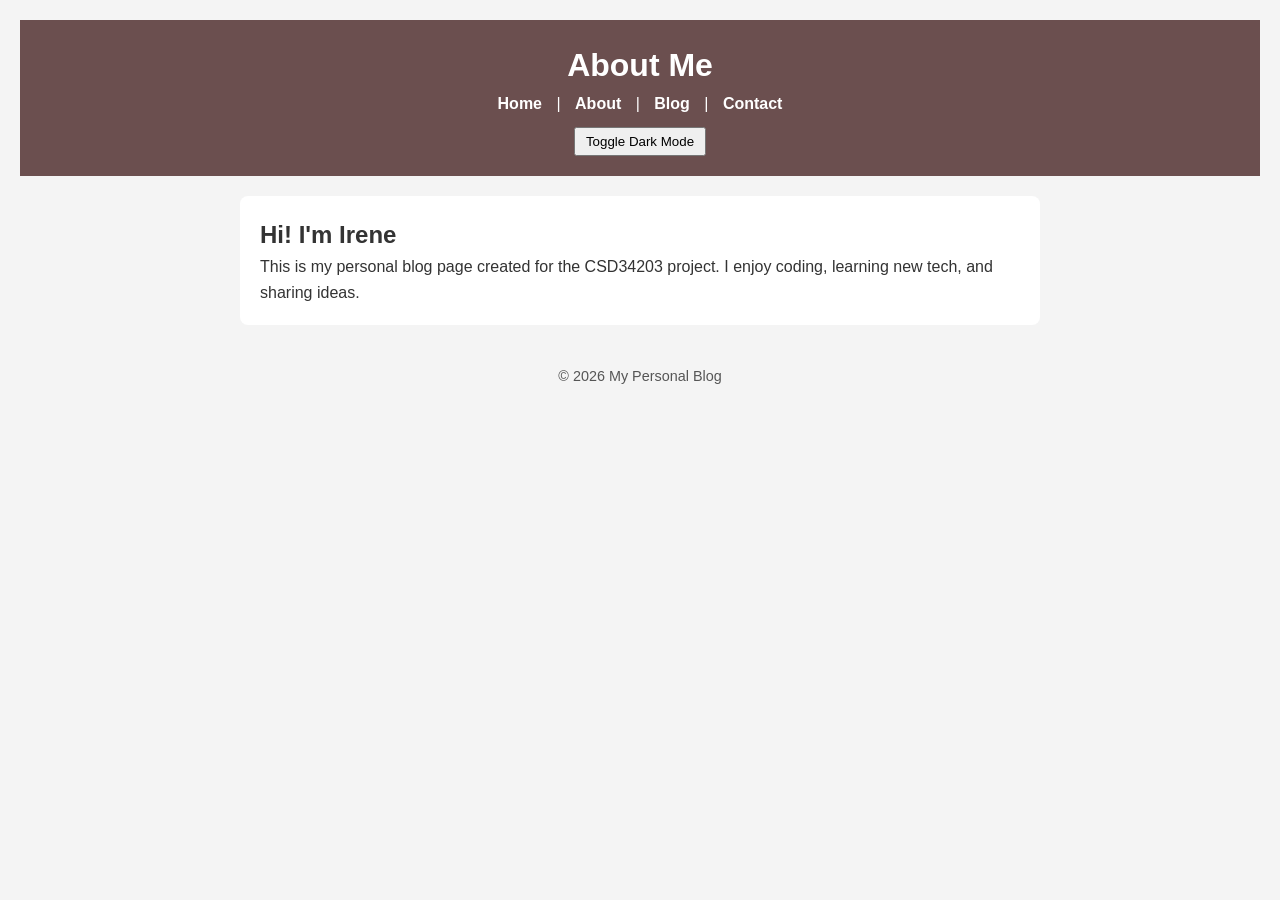
==== about.html @ 548cdcf7 "Full personal blog project with HTML, CSS, JS and README" ====
<!DOCTYPE html>
<html lang="en">
<head>
    <meta charset="UTF-8">
    <title>About Me</title>
    <link rel="stylesheet" href="css/style.css">
</head>
<body>
    <header>
        <h1>About Me</h1>
        <nav>
            <a href="index.html">Home</a> |
            <a href="about.html">About</a> |
            <a href="blog.html">Blog</a> |
            <a href="contact.html">Contact</a>
        </nav>
        <button id="darkModeBtn">Toggle Dark Mode</button>
    </header>

    <main>
        <h2>Hi! I'm Irene</h2>
        <p>This is my personal blog page created for the CSD34203 project. I enjoy coding, learning new tech, and sharing ideas.</p>
    </main>

    <footer>
        &copy; 2026 My Personal Blog
    </footer>

    <script src="js/script.js"></script>
</body>
</html>
---- css/style.css ----
/* Reset */
* {
    margin: 0;
    padding: 0;
    box-sizing: border-box;
    font-family: Arial, sans-serif;
}

body {
    background-color: #f4f4f4;
    color: #333;
    line-height: 1.6;
    padding: 20px;
}

header {
    background-color: #6b4f4f;
    color: white;
    text-align: center;
    padding: 20px 0;
    margin-bottom: 20px;
}

nav a {
    color: white;
    text-decoration: none;
    margin: 0 10px;
    font-weight: bold;
}

nav a:hover {
    text-decoration: underline;
}

button {
    margin-top: 10px;
    padding: 5px 10px;
    cursor: pointer;
}

main {
    background-color: white;
    padding: 20px;
    border-radius: 8px;
    max-width: 800px;
    margin: auto;
}

article {
    margin-bottom: 20px;
}

article h2 {
    color: #6b4f4f;
}

footer {
    text-align: center;
    margin-top: 30px;
    padding: 10px;
    font-size: 0.9em;
    color: #555;
}

/* Dark Mode */
body.dark-mode {
    background-color: #222;
    color: #eee;
}

body.dark-mode header {
    background-color: #444;
}

body.dark-mode main {
    background-color: #333;
}

body.dark-mode article h2 {
    color: #ffcc99;
}

/* Responsive */
@media(max-width: 600px) {
    nav a {
        display: block;
        margin: 5px 0;
    }
}
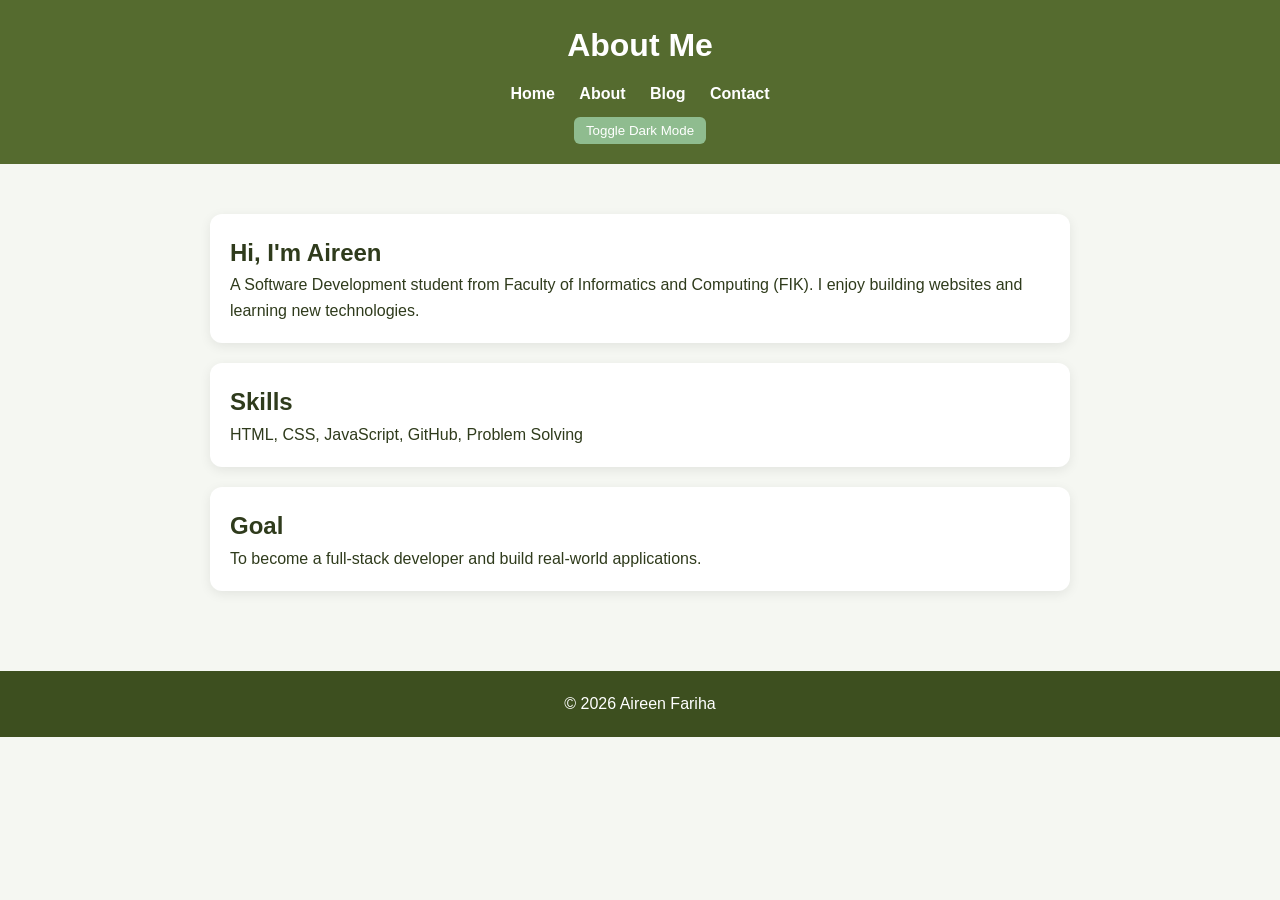
==== commit 3369760b: "Updated logo name" ====
--- a/about.html
+++ b/about.html
@@ -2,30 +2,53 @@
 <html lang="en">
 <head>
     <meta charset="UTF-8">
-    <title>About Me</title>
+    <title>About</title>
     <link rel="stylesheet" href="css/style.css">
 </head>
 <body>
-    <header>
-        <h1>About Me</h1>
-        <nav>
-            <a href="index.html">Home</a> |
-            <a href="about.html">About</a> |
-            <a href="blog.html">Blog</a> |
-            <a href="contact.html">Contact</a>
-        </nav>
-        <button id="darkModeBtn">Toggle Dark Mode</button>
-    </header>
 
-    <main>
-        <h2>Hi! I'm Irene</h2>
-        <p>This is my personal blog page created for the CSD34203 project. I enjoy coding, learning new tech, and sharing ideas.</p>
-    </main>
+<header>
+    <h1>About Me</h1>
+    <nav>
+        <a href="index.html">Home</a>
+        <a href="about.html">About</a>
+        <a href="blog.html">Blog</a>
+        <a href="contact.html">Contact</a>
+    </nav>
+    <button id="darkModeBtn">Toggle Dark Mode</button>
+</header>
 
-    <footer>
-        &copy; 2026 My Personal Blog
-    </footer>
+<main>
 
-    <script src="js/script.js"></script>
+<div class="card">
+    <h2>Hi, I'm Aireen</h2>
+    <p>
+        A Software Development student from Faculty of Informatics and Computing (FIK).
+        I enjoy building websites and learning new technologies.
+    </p>
+</div>
+
+<div class="card">
+    <h2>Skills</h2>
+    <p>HTML, CSS, JavaScript, GitHub, Problem Solving</p>
+</div>
+
+<div class="card">
+    <h2>Goal</h2>
+    <p>To become a full-stack developer and build real-world applications.</p>
+</div>
+
+</main>
+
+<footer>
+    © 2026 Aireen Fariha
+</footer>
+
+<script>
+document.getElementById("darkModeBtn").onclick = () => {
+    document.body.classList.toggle("dark-mode");
+};
+</script>
+
 </body>
 </html>
--- a/css/style.css
+++ b/css/style.css
@@ -1,4 +1,4 @@
-/* Reset */
+/* ===== RESET ===== */
 * {
     margin: 0;
     padding: 0;
@@ -6,84 +6,168 @@
     font-family: Arial, sans-serif;
 }
 
-body {
-    background-color: #f4f4f4;
-    color: #333;
-    line-height: 1.6;
-    padding: 20px;
+/* ===== THEME ===== */
+:root {
+    --green: #556B2F;
+    --green-dark: #3d4f1f;
+    --light: #f5f7f2;
+    --white: #ffffff;
 }
 
+/* ===== BODY ===== */
+body {
+    background: var(--light);
+    color: #2f3b1c;
+    line-height: 1.6;
+}
+
+/* ===== HEADER ===== */
 header {
-    background-color: #6b4f4f;
+    background: var(--green);
     color: white;
+    padding: 20px;
     text-align: center;
-    padding: 20px 0;
-    margin-bottom: 20px;
+}
+
+header h1 {
+    font-size: 2rem;
+    margin-bottom: 10px;
+    white-space: normal;
+    overflow: visible;
+    word-break: normal;
+}
+
+nav {
+    margin-top: 10px;
 }
 
 nav a {
     color: white;
+    margin: 0 10px;
     text-decoration: none;
-    margin: 0 10px;
     font-weight: bold;
 }
 
 nav a:hover {
-    text-decoration: underline;
+    color: #cddbb1;
 }
 
+/* ===== BUTTON ===== */
 button {
     margin-top: 10px;
-    padding: 5px 10px;
+    padding: 6px 12px;
+    border: none;
+    border-radius: 6px;
     cursor: pointer;
+    background: #8FBC8F;
+    color: white;
 }
 
+/* ===== MAIN ===== */
 main {
-    background-color: white;
+    max-width: 900px;
+    margin: 30px auto;
     padding: 20px;
-    border-radius: 8px;
-    max-width: 800px;
-    margin: auto;
 }
 
-article {
-    margin-bottom: 20px;
+/* ===== HERO ===== */
+.hero {
+    text-align: center;
+    padding: 60px 20px;
+    background: var(--green);
+    color: white;
 }
 
-article h2 {
-    color: #6b4f4f;
+.hero img {
+    width: 140px;
+    height: 140px;
+    border-radius: 50%;
+    object-fit: cover;
+    border: 4px solid white;
+    margin-bottom: 15px;
 }
 
+/* ===== CARD ===== */
+.card {
+    background: white;
+    padding: 20px;
+    margin-bottom: 20px;
+    border-radius: 12px;
+    box-shadow: 0 3px 12px rgba(0,0,0,0.08);
+}
+
+/* ===== BLOG ARTICLE ===== */
+article {
+    padding: 15px;
+    margin-top: 15px;
+    border-left: 4px solid var(--green);
+    background: #f7f9f3;
+    border-radius: 8px;
+}
+
+/* ===== FOOTER ===== */
 footer {
     text-align: center;
-    margin-top: 30px;
-    padding: 10px;
-    font-size: 0.9em;
-    color: #555;
+    padding: 20px;
+    background: var(--green-dark);
+    color: white;
+    margin-top: 40px;
 }
 
-/* Dark Mode */
+/* ===== DARK MODE ===== */
 body.dark-mode {
-    background-color: #222;
-    color: #eee;
+    background: #1b1f14;
+    color: #e6eed7;
+}
+
+body.dark-mode .card,
+body.dark-mode article {
+    background: #2a321d;
+    color: white;
 }
 
 body.dark-mode header {
-    background-color: #444;
+    background: #2f3b1c;
 }
 
-body.dark-mode main {
-    background-color: #333;
-}
+/* ===== MOBILE RESPONSIVE ===== */
 
-body.dark-mode article h2 {
-    color: #ffcc99;
-}
+@media screen and (max-width: 768px) {
 
-/* Responsive */
-@media(max-width: 600px) {
+    header {
+        padding: 15px;
+    }
+
+    header h1 {
+        font-size: 1.6rem;
+        line-height: 1.3;
+    }
+
+    nav {
+        display: flex;
+        flex-wrap: wrap;
+        justify-content: center;
+        gap: 10px;
+    }
+
     nav a {
-        display: block;
-        margin: 5px 0;
+        margin: 5px;
+    }
+
+    main {
+        padding: 15px;
+    }
+
+    .hero {
+        padding: 40px 15px;
+    }
+
+    .hero img {
+        width: 120px;
+        height: 120px;
+    }
+
+    .card {
+        padding: 15px;
     }
 }
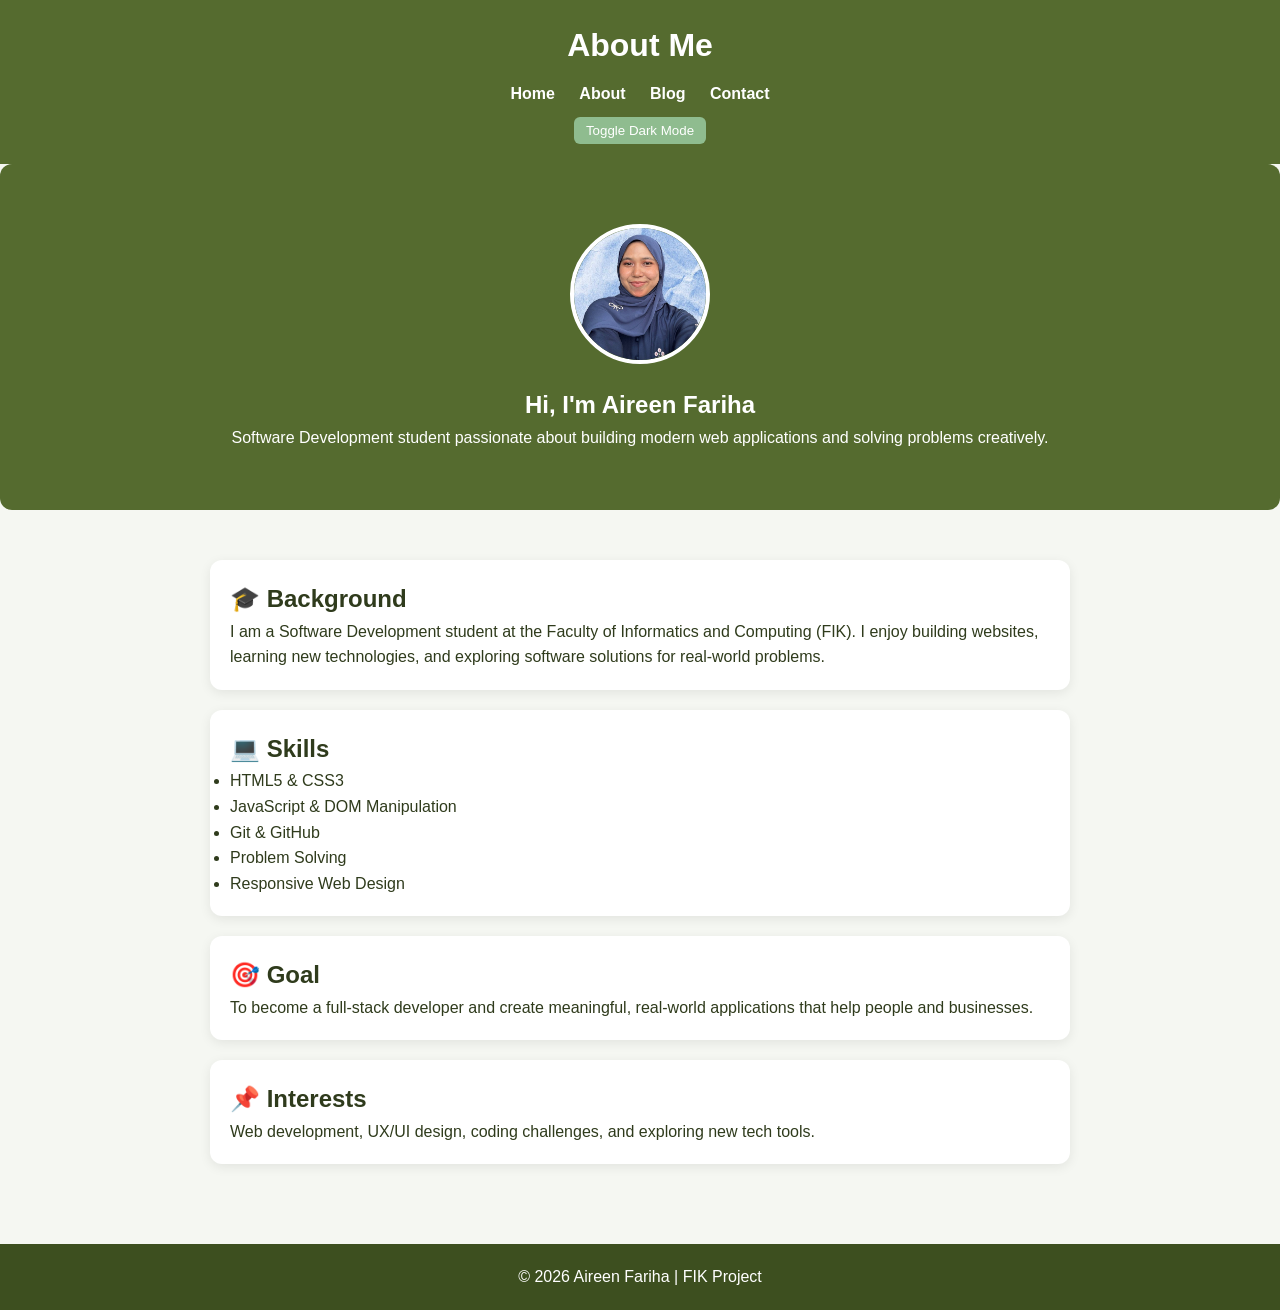
==== commit 503a8380: "Update pages and navigation links" ====
--- a/about.html
+++ b/about.html
@@ -2,7 +2,7 @@
 <html lang="en">
 <head>
     <meta charset="UTF-8">
-    <title>About</title>
+    <title>About | Portfolio</title>
     <link rel="stylesheet" href="css/style.css">
 </head>
 <body>
@@ -18,30 +18,47 @@
     <button id="darkModeBtn">Toggle Dark Mode</button>
 </header>
 
+<section class="hero">
+    <img src="images/profile.jpg" alt="profile">
+    <h2>Hi, I'm Aireen Fariha</h2>
+    <p>Software Development student passionate about building modern web applications and solving problems creatively.</p>
+</section>
+
 <main>
 
 <div class="card">
-    <h2>Hi, I'm Aireen</h2>
+    <h2>🎓 Background</h2>
     <p>
-        A Software Development student from Faculty of Informatics and Computing (FIK).
-        I enjoy building websites and learning new technologies.
+        I am a Software Development student at the Faculty of Informatics and Computing (FIK). 
+        I enjoy building websites, learning new technologies, and exploring software solutions for real-world problems.
     </p>
 </div>
 
 <div class="card">
-    <h2>Skills</h2>
-    <p>HTML, CSS, JavaScript, GitHub, Problem Solving</p>
+    <h2>💻 Skills</h2>
+    <ul>
+        <li>HTML5 & CSS3</li>
+        <li>JavaScript & DOM Manipulation</li>
+        <li>Git & GitHub</li>
+        <li>Problem Solving</li>
+        <li>Responsive Web Design</li>
+    </ul>
 </div>
 
 <div class="card">
-    <h2>Goal</h2>
-    <p>To become a full-stack developer and build real-world applications.</p>
+    <h2>🎯 Goal</h2>
+    <p>To become a full-stack developer and create meaningful, real-world applications that help people and businesses.</p>
+</div>
+
+<div class="card">
+    <h2>📌 Interests</h2>
+    <p>Web development, UX/UI design, coding challenges, and exploring new tech tools.</p>
 </div>
 
 </main>
 
 <footer>
-    © 2026 Aireen Fariha
+    © 2026 Aireen Fariha | FIK Project
 </footer>
 
 <script>
--- a/css/style.css
+++ b/css/style.css
@@ -46,6 +46,7 @@
     margin: 0 10px;
     text-decoration: none;
     font-weight: bold;
+    transition: 0.3s;
 }
 
 nav a:hover {
@@ -61,6 +62,11 @@
     cursor: pointer;
     background: #8FBC8F;
     color: white;
+    transition: 0.3s;
+}
+
+button:hover {
+    background: #7aa66e;
 }
 
 /* ===== MAIN ===== */
@@ -76,6 +82,8 @@
     padding: 60px 20px;
     background: var(--green);
     color: white;
+    border-radius: 12px;
+    margin-bottom: 30px;
 }
 
 .hero img {
@@ -94,15 +102,37 @@
     margin-bottom: 20px;
     border-radius: 12px;
     box-shadow: 0 3px 12px rgba(0,0,0,0.08);
+    transition: 0.3s;
+}
+
+.card:hover {
+    transform: translateY(-3px);
+    box-shadow: 0 6px 18px rgba(0,0,0,0.15);
 }
 
 /* ===== BLOG ARTICLE ===== */
-article {
-    padding: 15px;
-    margin-top: 15px;
+article.blog-card {
+    padding: 20px;
+    margin-bottom: 20px;
     border-left: 4px solid var(--green);
     background: #f7f9f3;
-    border-radius: 8px;
+    border-radius: 12px;
+    transition: 0.3s;
+}
+
+article.blog-card:hover {
+    background: #e2ebd8;
+    transform: translateY(-2px);
+}
+
+article.blog-card h3 {
+    margin-bottom: 8px;
+}
+
+article.blog-card .date {
+    font-size: 0.9rem;
+    color: #556B2F;
+    margin-bottom: 10px;
 }
 
 /* ===== FOOTER ===== */
@@ -112,6 +142,21 @@
     background: var(--green-dark);
     color: white;
     margin-top: 40px;
+}
+
+/* ===== LINKS ===== */
+a {
+    color: var(--green);
+    text-decoration: none;
+    transition: 0.3s;
+}
+
+a:hover {
+    text-decoration: underline;
+}
+
+body.dark-mode a {
+    color: #b9d48c;
 }
 
 /* ===== DARK MODE ===== */
@@ -121,7 +166,7 @@
 }
 
 body.dark-mode .card,
-body.dark-mode article {
+body.dark-mode article.blog-card {
     background: #2a321d;
     color: white;
 }
@@ -130,8 +175,11 @@
     background: #2f3b1c;
 }
 
+body.dark-mode footer {
+    background: #2f3b1c;
+}
+
 /* ===== MOBILE RESPONSIVE ===== */
-
 @media screen and (max-width: 768px) {
 
     header {
@@ -167,7 +215,7 @@
         height: 120px;
     }
 
-    .card {
+    .card, article.blog-card {
         padding: 15px;
     }
 }
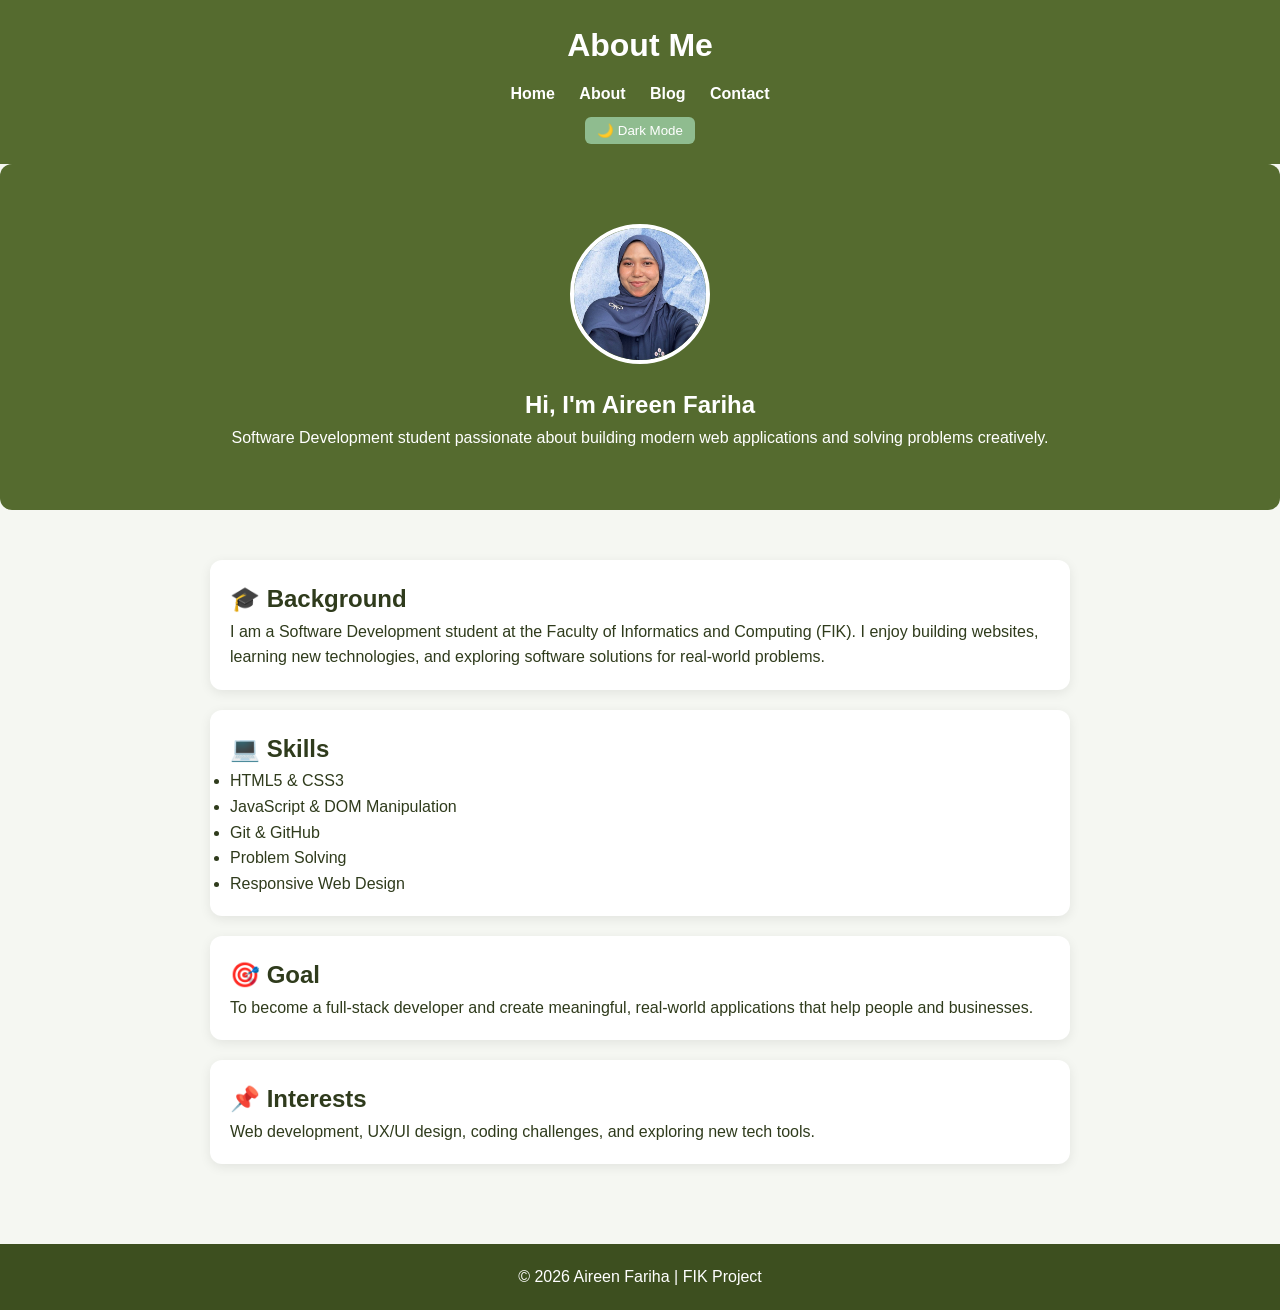
==== commit 0574819d: "Add dark mode button to all pages" ====
--- a/about.html
+++ b/about.html
@@ -15,7 +15,7 @@
         <a href="blog.html">Blog</a>
         <a href="contact.html">Contact</a>
     </nav>
-    <button id="darkModeBtn">Toggle Dark Mode</button>
+    <button id="darkModeBtn">🌙 Dark Mode</button>
 </header>
 
 <section class="hero">
--- a/css/style.css
+++ b/css/style.css
@@ -12,6 +12,7 @@
     --green-dark: #3d4f1f;
     --light: #f5f7f2;
     --white: #ffffff;
+    --accent: #b9d48c; /* links in dark mode */
 }
 
 /* ===== BODY ===== */
@@ -19,6 +20,7 @@
     background: var(--light);
     color: #2f3b1c;
     line-height: 1.6;
+    transition: background 0.3s, color 0.3s;
 }
 
 /* ===== HEADER ===== */
@@ -27,6 +29,7 @@
     color: white;
     padding: 20px;
     text-align: center;
+    transition: background 0.3s, color 0.3s;
 }
 
 header h1 {
@@ -62,7 +65,7 @@
     cursor: pointer;
     background: #8FBC8F;
     color: white;
-    transition: 0.3s;
+    transition: 0.3s, background 0.3s, color 0.3s;
 }
 
 button:hover {
@@ -84,6 +87,7 @@
     color: white;
     border-radius: 12px;
     margin-bottom: 30px;
+    transition: background 0.3s, color 0.3s;
 }
 
 .hero img {
@@ -102,7 +106,7 @@
     margin-bottom: 20px;
     border-radius: 12px;
     box-shadow: 0 3px 12px rgba(0,0,0,0.08);
-    transition: 0.3s;
+    transition: 0.3s, background 0.3s, color 0.3s, box-shadow 0.3s;
 }
 
 .card:hover {
@@ -117,7 +121,7 @@
     border-left: 4px solid var(--green);
     background: #f7f9f3;
     border-radius: 12px;
-    transition: 0.3s;
+    transition: 0.3s, background 0.3s, color 0.3s, transform 0.3s;
 }
 
 article.blog-card:hover {
@@ -142,6 +146,7 @@
     background: var(--green-dark);
     color: white;
     margin-top: 40px;
+    transition: background 0.3s, color 0.3s;
 }
 
 /* ===== LINKS ===== */
@@ -156,7 +161,7 @@
 }
 
 body.dark-mode a {
-    color: #b9d48c;
+    color: var(--accent);
 }
 
 /* ===== DARK MODE ===== */
@@ -177,6 +182,14 @@
 
 body.dark-mode footer {
     background: #2f3b1c;
+}
+
+body.dark-mode button {
+    background: #556B2F;
+}
+
+body.dark-mode button:hover {
+    background: #3d4f1f;
 }
 
 /* ===== MOBILE RESPONSIVE ===== */
@@ -218,4 +231,55 @@
     .card, article.blog-card {
         padding: 15px;
     }
+}
+
+@media screen and (max-width: 480px) {
+    .card, article.blog-card {
+        margin: 10px;
+        padding: 10px;
+    }
+}
+
+/* ===== FEATURE LIST ===== */
+.feature-list {
+    list-style: none;
+    padding-left: 0;
+}
+
+.feature-list li {
+    margin-bottom: 8px;
+}
+
+.feature-list li::before {
+    content: "✔ ";
+    font-weight: bold;
+    color: var(--green);
+}
+
+/* ===== PROGRESS BAR ===== */
+.progress {
+    width: 100%;
+    height: 12px;
+    background: #dfe7d5;
+    border-radius: 20px;
+    overflow: hidden;
+    margin-bottom: 15px;
+    transition: background 0.3s;
+}
+
+.progress-bar {
+    height: 100%;
+    border-radius: 20px;
+    background: var(--green);
+    transition: width 1s ease-in-out, background 0.3s;
+}
+
+.html { width: 90%; }
+.css { width: 85%; }
+.js { width: 75%; }
+.git { width: 80%; }
+
+.hero-desc {
+    max-width: 600px;
+    margin: 15px auto 0;
 }
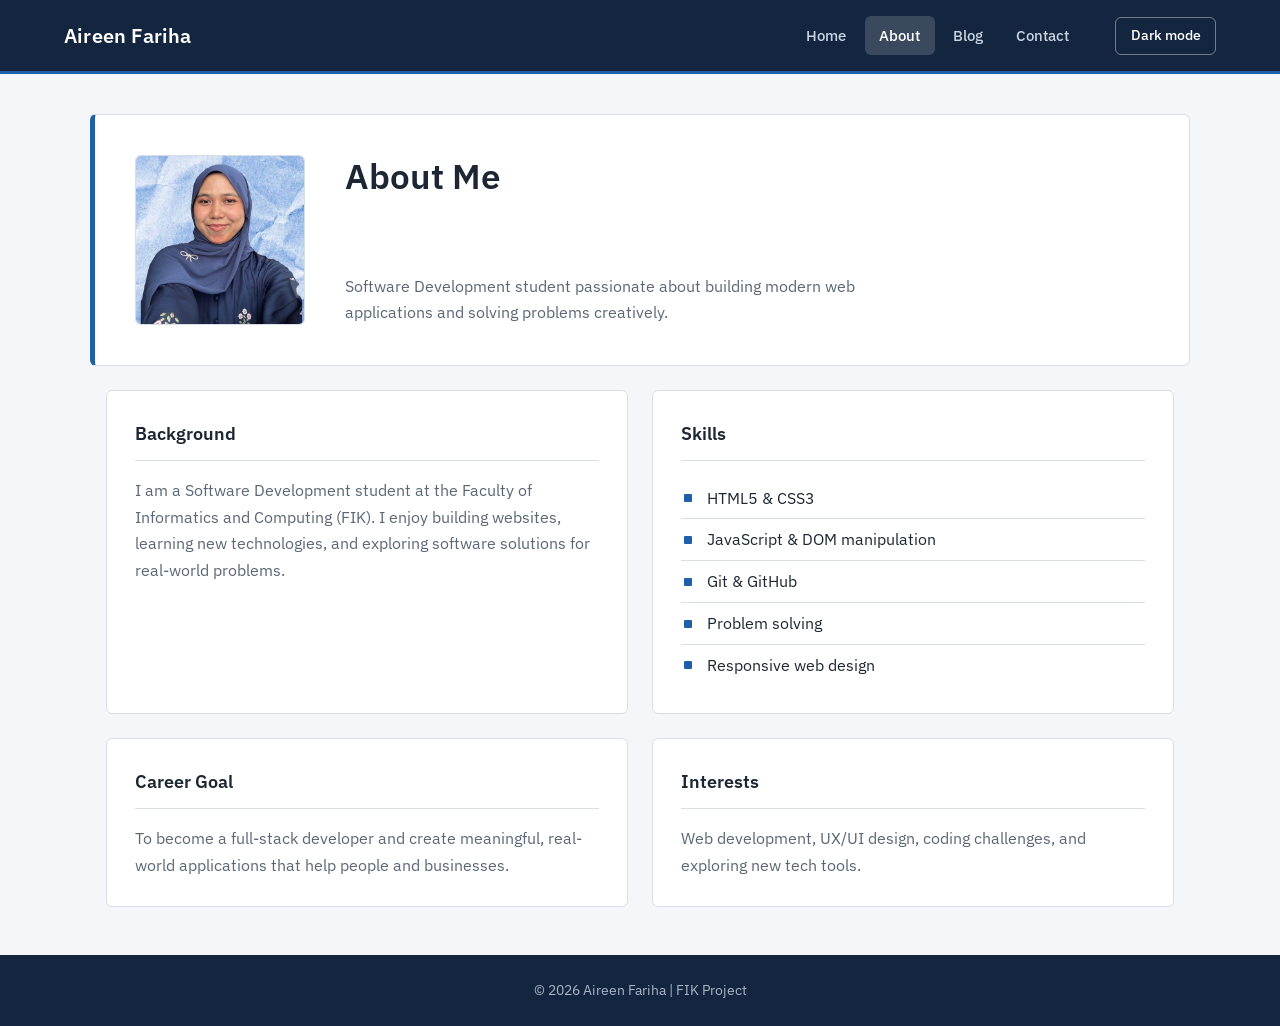
==== commit e8518ab3: "Update about.html" ====
--- a/about.html
+++ b/about.html
@@ -2,70 +2,87 @@
 <html lang="en">
 <head>
     <meta charset="UTF-8">
-    <title>About | Portfolio</title>
+    <meta name="viewport" content="width=device-width, initial-scale=1.0">
+    <title>About | Aireen Fariha</title>
     <link rel="stylesheet" href="css/style.css">
 </head>
 <body>
 
 <header>
-    <h1>About Me</h1>
-    <nav>
+    <h1>Aireen Fariha</h1>
+
+    <nav aria-label="Main navigation">
         <a href="index.html">Home</a>
-        <a href="about.html">About</a>
+        <a href="about.html" aria-current="page">About</a>
         <a href="blog.html">Blog</a>
         <a href="contact.html">Contact</a>
     </nav>
-    <button id="darkModeBtn">🌙 Dark Mode</button>
+
+    <button id="darkModeBtn" type="button">Dark mode</button>
 </header>
 
 <section class="hero">
-    <img src="images/profile.jpg" alt="profile">
-    <h2>Hi, I'm Aireen Fariha</h2>
-    <p>Software Development student passionate about building modern web applications and solving problems creatively.</p>
+    <img src="images/profile.jpg" alt="Portrait of Aireen Fariha">
+
+    <h2>About Me</h2>
+
+    <p class="hero-desc">
+        Software Development student passionate about building modern
+        web applications and solving problems creatively.
+    </p>
 </section>
 
 <main>
 
-<div class="card">
-    <h2>🎓 Background</h2>
-    <p>
-        I am a Software Development student at the Faculty of Informatics and Computing (FIK). 
-        I enjoy building websites, learning new technologies, and exploring software solutions for real-world problems.
-    </p>
-</div>
+    <div class="card">
+        <h2>Background</h2>
+        <p>
+            I am a Software Development student at the Faculty of Informatics
+            and Computing (FIK). I enjoy building websites, learning new
+            technologies, and exploring software solutions for real-world problems.
+        </p>
+    </div>
 
-<div class="card">
-    <h2>💻 Skills</h2>
-    <ul>
-        <li>HTML5 & CSS3</li>
-        <li>JavaScript & DOM Manipulation</li>
-        <li>Git & GitHub</li>
-        <li>Problem Solving</li>
-        <li>Responsive Web Design</li>
-    </ul>
-</div>
+    <div class="card">
+        <h2>Skills</h2>
+        <ul class="feature-list">
+            <li>HTML5 &amp; CSS3</li>
+            <li>JavaScript &amp; DOM manipulation</li>
+            <li>Git &amp; GitHub</li>
+            <li>Problem solving</li>
+            <li>Responsive web design</li>
+        </ul>
+    </div>
 
-<div class="card">
-    <h2>🎯 Goal</h2>
-    <p>To become a full-stack developer and create meaningful, real-world applications that help people and businesses.</p>
-</div>
+    <div class="card">
+        <h2>Career Goal</h2>
+        <p>
+            To become a full-stack developer and create meaningful,
+            real-world applications that help people and businesses.
+        </p>
+    </div>
 
-<div class="card">
-    <h2>📌 Interests</h2>
-    <p>Web development, UX/UI design, coding challenges, and exploring new tech tools.</p>
-</div>
+    <div class="card">
+        <h2>Interests</h2>
+        <p>
+            Web development, UX/UI design, coding challenges,
+            and exploring new tech tools.
+        </p>
+    </div>
 
 </main>
 
 <footer>
-    © 2026 Aireen Fariha | FIK Project
+    &copy; 2026 Aireen Fariha | FIK Project
 </footer>
 
 <script>
-document.getElementById("darkModeBtn").onclick = () => {
-    document.body.classList.toggle("dark-mode");
+const btn = document.getElementById("darkModeBtn");
+btn.onclick = () => {
+    const dark = document.body.classList.toggle("dark-mode");
+    btn.textContent = dark ? "Light mode" : "Dark mode";
 };
 </script>
 
 </body>
-</html>+</html>
--- a/css/style.css
+++ b/css/style.css
@@ -1,285 +1,247 @@
-/* ===== RESET ===== */
-* {
-    margin: 0;
-    padding: 0;
-    box-sizing: border-box;
-    font-family: Arial, sans-serif;
-}
-
-/* ===== THEME ===== */
+@import url("https://fonts.googleapis.com/css2?family=IBM+Plex+Sans:wght@400;500;600&display=swap");
+
+/* ---------- Design tokens ---------- */
 :root {
-    --green: #556B2F;
-    --green-dark: #3d4f1f;
-    --light: #f5f7f2;
-    --white: #ffffff;
-    --accent: #b9d48c; /* links in dark mode */
-}
-
-/* ===== BODY ===== */
+    --navy: #14263f;
+    --blue: #1f5fa8;
+    --blue-soft: #e8f0f9;
+    --bg: #f4f6f9;
+    --surface: #ffffff;
+    --text: #1d2733;
+    --muted: #5b6776;
+    --border: #d8dee6;
+    --track: #e3e8ef;
+    --radius: 6px;
+    --font: "IBM Plex Sans", "Segoe UI", Arial, sans-serif;
+}
+
+body.dark-mode {
+    --navy: #0c1626;
+    --blue: #6aa6e8;
+    --blue-soft: #1a2a40;
+    --bg: #111a27;
+    --surface: #182233;
+    --text: #e6ebf2;
+    --muted: #9eabbd;
+    --border: #2a3850;
+    --track: #2a3850;
+}
+
+/* ---------- Base ---------- */
+* { box-sizing: border-box; margin: 0; padding: 0; }
+
 body {
-    background: var(--light);
-    color: #2f3b1c;
-    line-height: 1.6;
-    transition: background 0.3s, color 0.3s;
-}
-
-/* ===== HEADER ===== */
+    font-family: var(--font);
+    font-size: 1rem;
+    line-height: 1.65;
+    color: var(--text);
+    background: var(--bg);
+    transition: background .2s, color .2s;
+}
+
+a:focus-visible, button:focus-visible {
+    outline: 3px solid var(--blue);
+    outline-offset: 2px;
+}
+
+/* ---------- Header ---------- */
 header {
-    background: var(--green);
-    color: white;
-    padding: 20px;
+    display: flex;
+    flex-wrap: wrap;
+    align-items: center;
+    gap: 1rem 2rem;
+    padding: 1rem clamp(1rem, 5vw, 4rem);
+    background: var(--navy);
+    color: #fff;
+    border-bottom: 3px solid var(--blue);
+}
+
+header h1 {
+    font-size: 1.25rem;
+    font-weight: 600;
+    letter-spacing: .01em;
+    margin-right: auto;
+}
+
+nav { display: flex; flex-wrap: wrap; gap: .25rem; }
+
+nav a {
+    color: #c9d4e3;
+    text-decoration: none;
+    font-weight: 500;
+    font-size: .95rem;
+    padding: .45rem .9rem;
+    border-radius: var(--radius);
+}
+
+nav a:hover { background: rgba(255, 255, 255, .1); color: #fff; }
+nav a[aria-current="page"] { background: rgba(255, 255, 255, .16); color: #fff; }
+
+#darkModeBtn {
+    font: inherit;
+    font-size: .875rem;
+    font-weight: 500;
+    color: #fff;
+    background: transparent;
+    border: 1px solid rgba(255, 255, 255, .4);
+    border-radius: var(--radius);
+    padding: .4rem .9rem;
+    cursor: pointer;
+}
+
+#darkModeBtn:hover { background: rgba(255, 255, 255, .12); }
+
+/* ---------- Hero ---------- */
+.hero {
+    display: grid;
+    grid-template-columns: auto 1fr;
+    grid-template-areas:
+        "photo title"
+        "photo role"
+        "photo desc";
+    align-content: center;
+    column-gap: 2.5rem;
+    max-width: 1100px;
+    margin: 2.5rem auto 0;
+    padding: 2.5rem;
+    background: var(--surface);
+    border: 1px solid var(--border);
+    border-left: 5px solid var(--blue);
+    border-radius: var(--radius);
+}
+
+.hero img {
+    grid-area: photo;
+    width: 170px;
+    height: 170px;
+    object-fit: cover;
+    border-radius: var(--radius);
+    border: 1px solid var(--border);
+    align-self: center;
+}
+
+.hero h2 {
+    grid-area: title;
+    align-self: end;
+    font-size: clamp(1.6rem, 3vw, 2.2rem);
+    font-weight: 600;
+    line-height: 1.2;
+    color: var(--text);
+}
+
+.hero > p:not(.hero-desc) {
+    grid-area: role;
+    margin-top: .4rem;
+    font-weight: 500;
+    color: var(--blue);
+}
+
+.hero-desc {
+    grid-area: desc;
+    margin-top: .8rem;
+    max-width: 60ch;
+    color: var(--muted);
+}
+
+/* ---------- Content ---------- */
+main {
+    display: grid;
+    grid-template-columns: repeat(2, 1fr);
+    gap: 1.5rem;
+    max-width: 1100px;
+    margin: 1.5rem auto 3rem;
+    padding: 0 1rem;
+}
+
+.card {
+    background: var(--surface);
+    border: 1px solid var(--border);
+    border-radius: var(--radius);
+    padding: 1.75rem;
+}
+
+.card h2 {
+    font-size: 1.1rem;
+    font-weight: 600;
+    margin-bottom: 1rem;
+    padding-bottom: .75rem;
+    border-bottom: 1px solid var(--border);
+}
+
+.card p { color: var(--muted); }
+
+.card.wide { grid-column: 1 / -1; }
+
+/* Highlights list */
+.feature-list { list-style: none; }
+
+.feature-list li {
+    position: relative;
+    padding: .45rem 0 .45rem 1.6rem;
+    border-bottom: 1px solid var(--border);
+}
+
+.feature-list li:last-child { border-bottom: 0; }
+
+.feature-list li::before {
+    content: "";
+    position: absolute;
+    left: .2rem;
+    top: 1.05rem;
+    width: .5rem;
+    height: .5rem;
+    background: var(--blue);
+    border-radius: 1px;
+}
+
+/* Skills */
+.skill-row {
+    display: flex;
+    justify-content: space-between;
+    margin-top: 1rem;
+    font-weight: 500;
+    color: var(--text);
+}
+
+.skill-row:first-of-type { margin-top: 0; }
+.skill-row span:last-child { color: var(--muted); font-weight: 400; }
+
+.progress {
+    height: 8px;
+    margin-top: .35rem;
+    background: var(--track);
+    border-radius: 4px;
+    overflow: hidden;
+}
+
+.progress-bar { height: 100%; background: var(--blue); border-radius: 4px; }
+.progress-bar.html { width: 90%; }
+.progress-bar.css  { width: 85%; }
+.progress-bar.js   { width: 75%; }
+.progress-bar.git  { width: 70%; }
+
+/* ---------- Footer ---------- */
+footer {
+    padding: 1.5rem 1rem;
     text-align: center;
-    transition: background 0.3s, color 0.3s;
-}
-
-header h1 {
-    font-size: 2rem;
-    margin-bottom: 10px;
-    white-space: normal;
-    overflow: visible;
-    word-break: normal;
-}
-
-nav {
-    margin-top: 10px;
-}
-
-nav a {
-    color: white;
-    margin: 0 10px;
-    text-decoration: none;
-    font-weight: bold;
-    transition: 0.3s;
-}
-
-nav a:hover {
-    color: #cddbb1;
-}
-
-/* ===== BUTTON ===== */
-button {
-    margin-top: 10px;
-    padding: 6px 12px;
-    border: none;
-    border-radius: 6px;
-    cursor: pointer;
-    background: #8FBC8F;
-    color: white;
-    transition: 0.3s, background 0.3s, color 0.3s;
-}
-
-button:hover {
-    background: #7aa66e;
-}
-
-/* ===== MAIN ===== */
-main {
-    max-width: 900px;
-    margin: 30px auto;
-    padding: 20px;
-}
-
-/* ===== HERO ===== */
-.hero {
-    text-align: center;
-    padding: 60px 20px;
-    background: var(--green);
-    color: white;
-    border-radius: 12px;
-    margin-bottom: 30px;
-    transition: background 0.3s, color 0.3s;
-}
-
-.hero img {
-    width: 140px;
-    height: 140px;
-    border-radius: 50%;
-    object-fit: cover;
-    border: 4px solid white;
-    margin-bottom: 15px;
-}
-
-/* ===== CARD ===== */
-.card {
-    background: white;
-    padding: 20px;
-    margin-bottom: 20px;
-    border-radius: 12px;
-    box-shadow: 0 3px 12px rgba(0,0,0,0.08);
-    transition: 0.3s, background 0.3s, color 0.3s, box-shadow 0.3s;
-}
-
-.card:hover {
-    transform: translateY(-3px);
-    box-shadow: 0 6px 18px rgba(0,0,0,0.15);
-}
-
-/* ===== BLOG ARTICLE ===== */
-article.blog-card {
-    padding: 20px;
-    margin-bottom: 20px;
-    border-left: 4px solid var(--green);
-    background: #f7f9f3;
-    border-radius: 12px;
-    transition: 0.3s, background 0.3s, color 0.3s, transform 0.3s;
-}
-
-article.blog-card:hover {
-    background: #e2ebd8;
-    transform: translateY(-2px);
-}
-
-article.blog-card h3 {
-    margin-bottom: 8px;
-}
-
-article.blog-card .date {
-    font-size: 0.9rem;
-    color: #556B2F;
-    margin-bottom: 10px;
-}
-
-/* ===== FOOTER ===== */
-footer {
-    text-align: center;
-    padding: 20px;
-    background: var(--green-dark);
-    color: white;
-    margin-top: 40px;
-    transition: background 0.3s, color 0.3s;
-}
-
-/* ===== LINKS ===== */
-a {
-    color: var(--green);
-    text-decoration: none;
-    transition: 0.3s;
-}
-
-a:hover {
-    text-decoration: underline;
-}
-
-body.dark-mode a {
-    color: var(--accent);
-}
-
-/* ===== DARK MODE ===== */
-body.dark-mode {
-    background: #1b1f14;
-    color: #e6eed7;
-}
-
-body.dark-mode .card,
-body.dark-mode article.blog-card {
-    background: #2a321d;
-    color: white;
-}
-
-body.dark-mode header {
-    background: #2f3b1c;
-}
-
-body.dark-mode footer {
-    background: #2f3b1c;
-}
-
-body.dark-mode button {
-    background: #556B2F;
-}
-
-body.dark-mode button:hover {
-    background: #3d4f1f;
-}
-
-/* ===== MOBILE RESPONSIVE ===== */
-@media screen and (max-width: 768px) {
-
-    header {
-        padding: 15px;
+    font-size: .875rem;
+    color: #aab6c8;
+    background: var(--navy);
+}
+
+/* ---------- Responsive ---------- */
+@media (max-width: 760px) {
+    header h1 { width: 100%; }
+    .hero {
+        grid-template-columns: 1fr;
+        grid-template-areas: "photo" "title" "role" "desc";
+        margin: 1.5rem 1rem 0;
+        padding: 1.5rem;
     }
-
-    header h1 {
-        font-size: 1.6rem;
-        line-height: 1.3;
-    }
-
-    nav {
-        display: flex;
-        flex-wrap: wrap;
-        justify-content: center;
-        gap: 10px;
-    }
-
-    nav a {
-        margin: 5px;
-    }
-
-    main {
-        padding: 15px;
-    }
-
-    .hero {
-        padding: 40px 15px;
-    }
-
-    .hero img {
-        width: 120px;
-        height: 120px;
-    }
-
-    .card, article.blog-card {
-        padding: 15px;
-    }
-}
-
-@media screen and (max-width: 480px) {
-    .card, article.blog-card {
-        margin: 10px;
-        padding: 10px;
-    }
-}
-
-/* ===== FEATURE LIST ===== */
-.feature-list {
-    list-style: none;
-    padding-left: 0;
-}
-
-.feature-list li {
-    margin-bottom: 8px;
-}
-
-.feature-list li::before {
-    content: "✔ ";
-    font-weight: bold;
-    color: var(--green);
-}
-
-/* ===== PROGRESS BAR ===== */
-.progress {
-    width: 100%;
-    height: 12px;
-    background: #dfe7d5;
-    border-radius: 20px;
-    overflow: hidden;
-    margin-bottom: 15px;
-    transition: background 0.3s;
-}
-
-.progress-bar {
-    height: 100%;
-    border-radius: 20px;
-    background: var(--green);
-    transition: width 1s ease-in-out, background 0.3s;
-}
-
-.html { width: 90%; }
-.css { width: 85%; }
-.js { width: 75%; }
-.git { width: 80%; }
-
-.hero-desc {
-    max-width: 600px;
-    margin: 15px auto 0;
-}+    .hero img { margin-bottom: 1.25rem; }
+    main { grid-template-columns: 1fr; }
+}
+
+@media (prefers-reduced-motion: reduce) {
+    body { transition: none; }
+}
